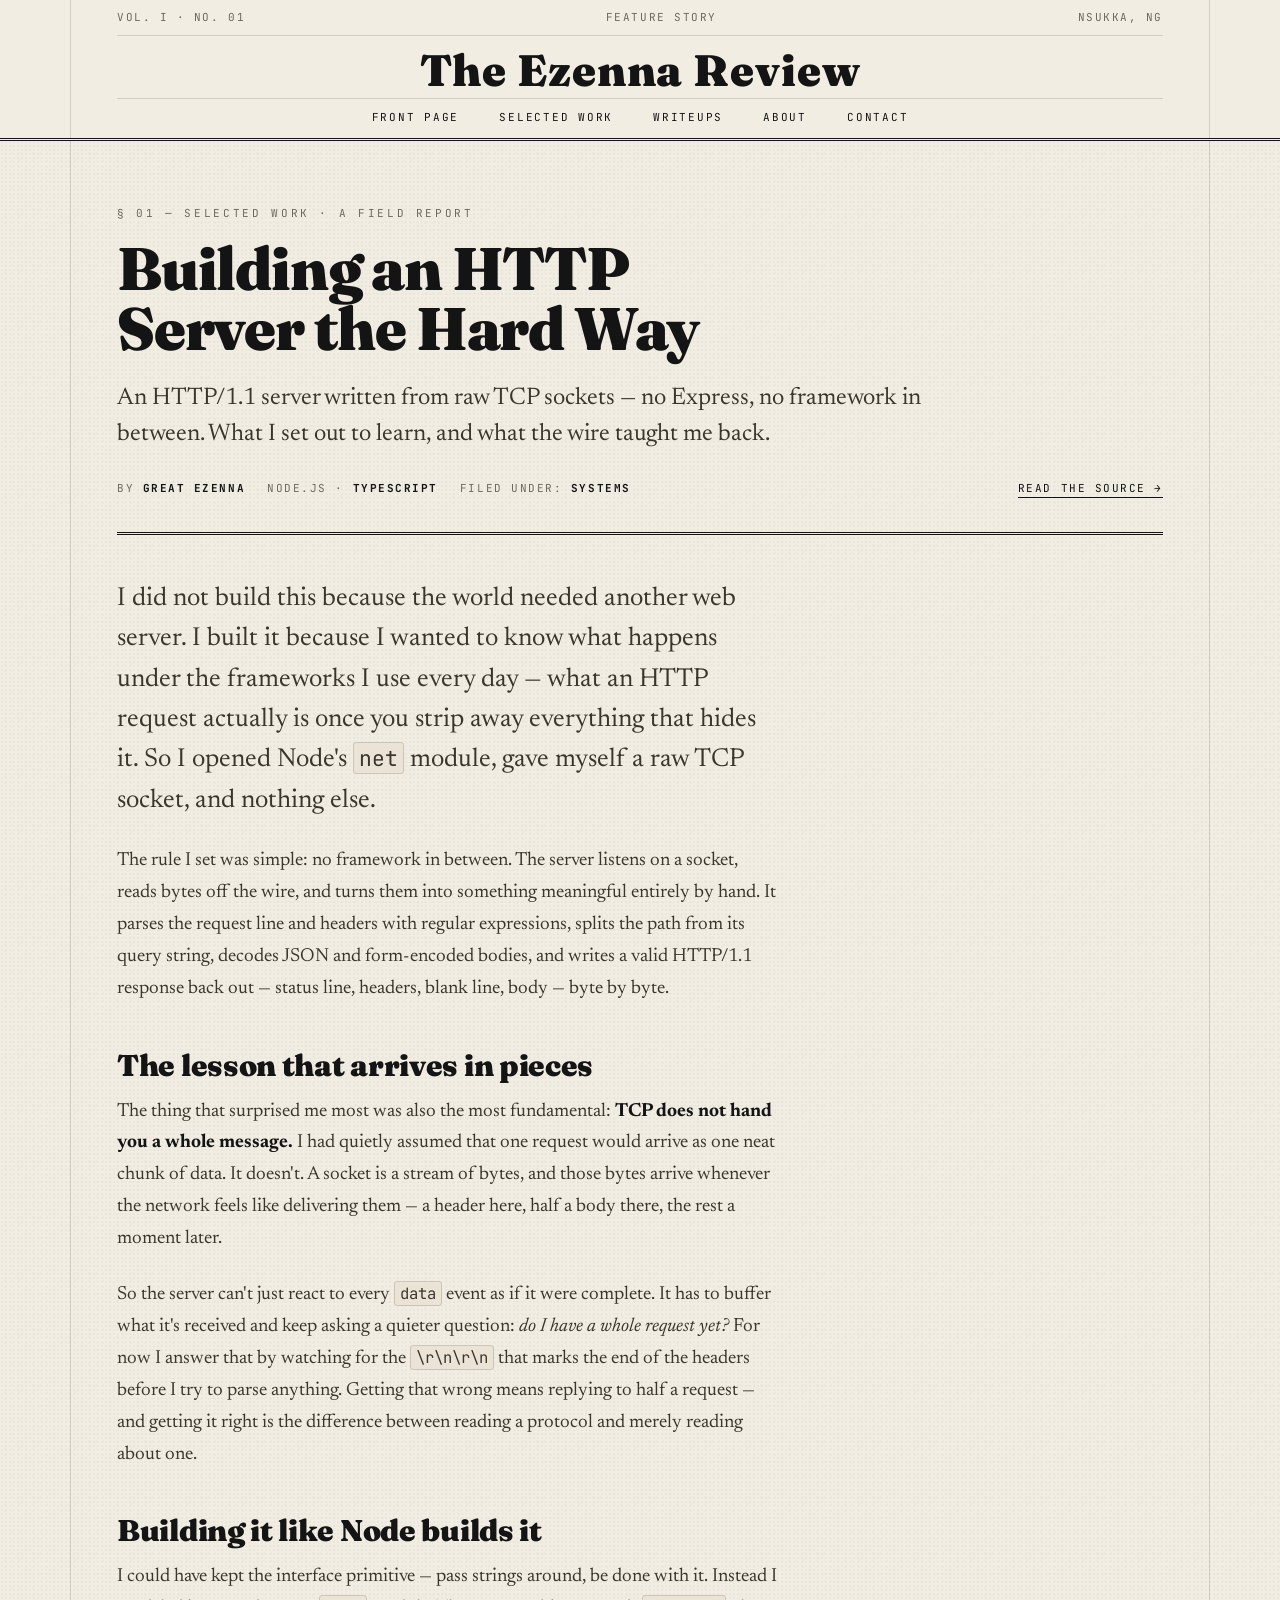
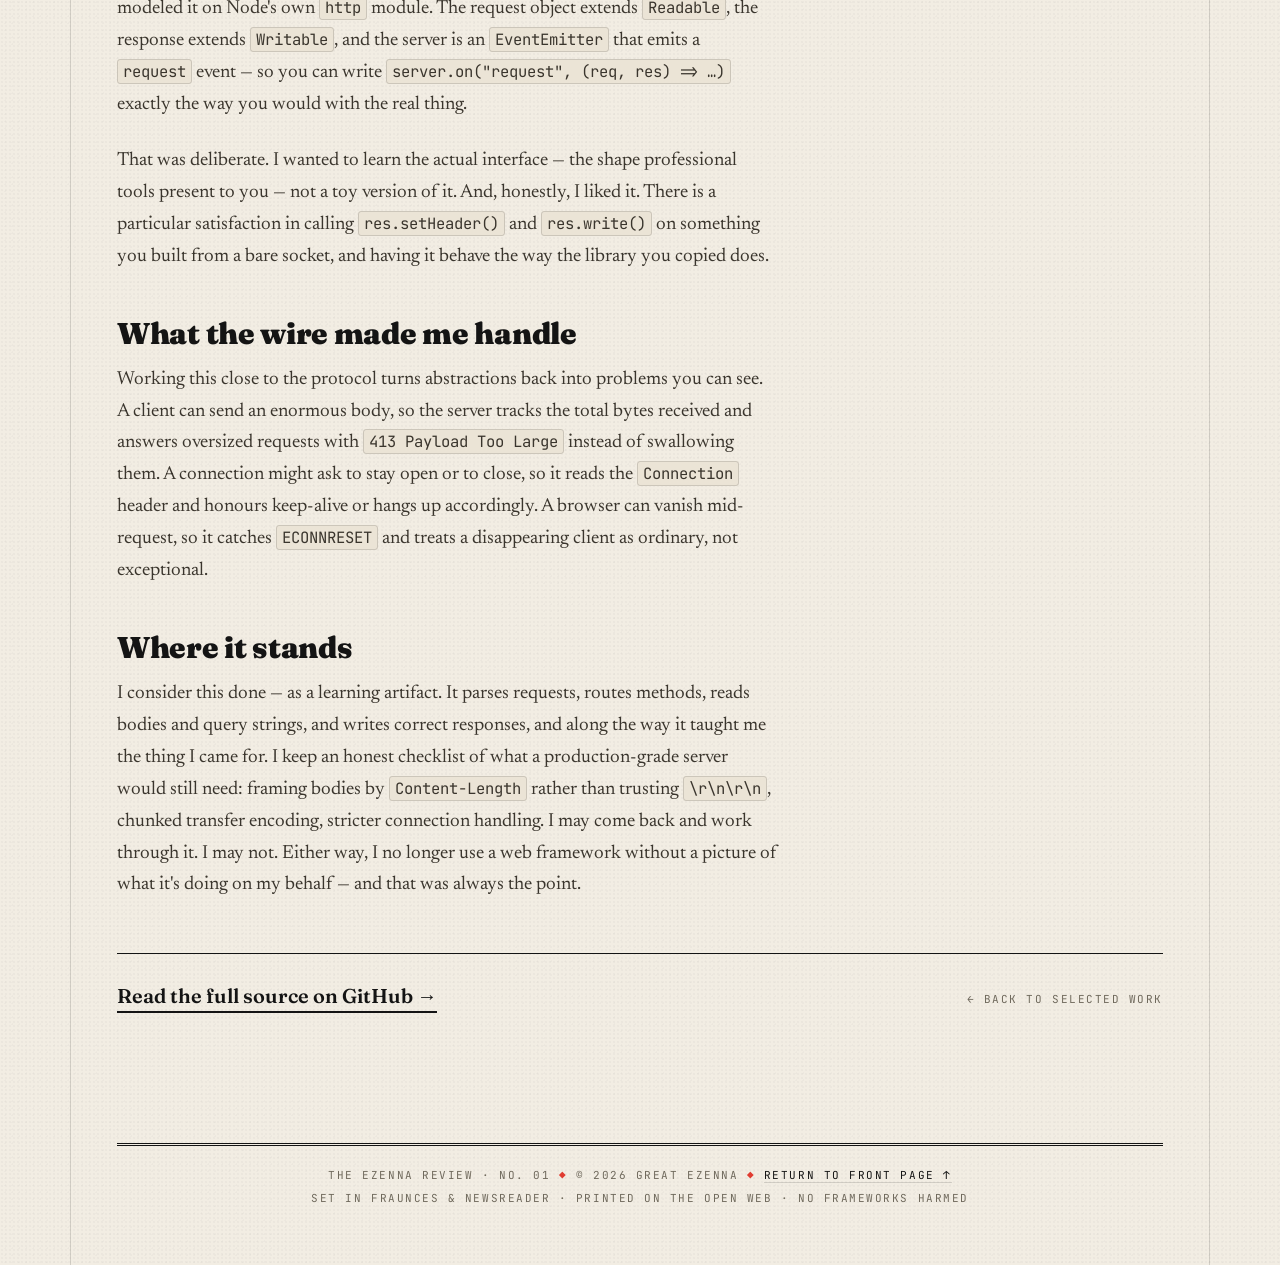
==== http-from-scratch.html @ 7c7695f8 "feat: add writeups section with HTTP-from-scratch field report   - Add http-from-scratch.html, a lon" ====
<!doctype html>
<html lang="en">
  <head>
    <meta charset="UTF-8" />
    <meta name="viewport" content="width=device-width, initial-scale=1.0" />
    <meta name="color-scheme" content="light" />
    <meta
      name="description"
      content="Building an HTTP/1.1 server from raw TCP sockets — no framework in between. A field report by Great Ezenna."
    />
    <meta
      property="og:title"
      content="Building an HTTP Server the Hard Way — The Ezenna Review"
    />
    <meta
      property="og:description"
      content="What I learned writing an HTTP/1.1 server from raw TCP sockets — no framework in between."
    />
    <meta property="og:type" content="article" />
    <meta name="theme-color" content="#f2ede3" />
    <title>Building an HTTP Server the Hard Way — The Ezenna Review</title>
    <link
      rel="icon"
      href="data:image/svg+xml,%3Csvg%20xmlns='http://www.w3.org/2000/svg'%20viewBox='0%200%2064%2064'%3E%3Crect%20width='64'%20height='64'%20rx='6'%20fill='%23f2ede3'/%3E%3Ctext%20x='32'%20y='46'%20font-family='Georgia,serif'%20font-size='42'%20font-weight='bold'%20text-anchor='middle'%20fill='%23141414'%3EE%3C/text%3E%3C/svg%3E"
    />
    <link rel="preconnect" href="https://fonts.googleapis.com" />
    <link rel="preconnect" href="https://fonts.gstatic.com" crossorigin />
    <link
      href="https://fonts.googleapis.com/css2?family=Fraunces:ital,opsz,wght@0,9..144,400;0,9..144,600;0,9..144,900;1,9..144,400&family=Newsreader:ital,opsz,wght@0,6..72,400;0,6..72,500;1,6..72,400&family=JetBrains+Mono:wght@400;500;700&display=swap"
      rel="stylesheet"
    />
    <link rel="stylesheet" href="styles.css" />
  </head>
  <body>
    <header class="masthead">
      <div class="page inner">
        <div class="masthead-top">
          <span class="edition">Vol. I · No. 01</span>
          <span>Feature Story</span>
          <span class="edition">Nsukka, NG</span>
        </div>
        <div class="masthead-title">The Ezenna Review</div>
        <nav class="navbar">
          <a href="index.html#home">Front Page</a>
          <a href="index.html#work">Selected Work</a>
          <a href="writeups.html">Writeups</a>
          <a href="index.html#about">About</a>
          <a href="index.html#contact">Contact</a>
        </nav>
      </div>
    </header>

    <main class="page inner">
      <article class="article">
        <p class="kicker article-kicker">§ 01 — Selected Work · A Field Report</p>
        <h1 class="article-title">Building an HTTP Server the Hard Way</h1>
        <p class="article-standfirst">
          An HTTP/1.1 server written from raw TCP sockets — no Express, no
          framework in between. What I set out to learn, and what the wire
          taught me back.
        </p>
        <div class="article-byline">
          <span>By <b>Great Ezenna</b></span>
          <span>Node.js · <b>TypeScript</b></span>
          <span>Filed under: <b>Systems</b></span>
          <a
            class="article-source"
            href="https://github.com/greatm3/HTTP-from-scratch"
            target="_blank"
            rel="noopener"
            >Read the source →</a
          >
        </div>

        <hr class="article-rule" />

        <div class="article-body">
          <p class="lead">
            I did not build this because the world needed another web server. I
            built it because I wanted to know what happens under the frameworks
            I use every day — what an HTTP request actually is once you strip
            away everything that hides it. So I opened Node's <code>net</code>
            module, gave myself a raw TCP socket, and nothing else.
          </p>

          <p>
            The rule I set was simple: no framework in between. The server
            listens on a socket, reads bytes off the wire, and turns them into
            something meaningful entirely by hand. It parses the request line
            and headers with regular expressions, splits the path from its query
            string, decodes JSON and form-encoded bodies, and writes a valid
            HTTP/1.1 response back out — status line, headers, blank line, body
            — byte by byte.
          </p>

          <h2 class="article-h2">The lesson that arrives in pieces</h2>
          <p>
            The thing that surprised me most was also the most fundamental:
            <b>TCP does not hand you a whole message.</b> I had quietly assumed
            that one request would arrive as one neat chunk of data. It doesn't.
            A socket is a stream of bytes, and those bytes arrive whenever the
            network feels like delivering them — a header here, half a body
            there, the rest a moment later.
          </p>
          <p>
            So the server can't just react to every <code>data</code> event as
            if it were complete. It has to buffer what it's received and keep
            asking a quieter question: <i>do I have a whole request yet?</i>
            For now I answer that by watching for the <code>\r\n\r\n</code> that
            marks the end of the headers before I try to parse anything. Getting
            that wrong means replying to half a request — and getting it right
            is the difference between reading a protocol and merely reading
            about one.
          </p>

          <h2 class="article-h2">Building it like Node builds it</h2>
          <p>
            I could have kept the interface primitive — pass strings around, be
            done with it. Instead I modeled it on Node's own <code>http</code>
            module. The request object extends <code>Readable</code>, the
            response extends <code>Writable</code>, and the server is an
            <code>EventEmitter</code> that emits a <code>request</code> event —
            so you can write
            <code>server.on("request", (req, res) =&gt; …)</code> exactly the
            way you would with the real thing.
          </p>
          <p>
            That was deliberate. I wanted to learn the actual interface — the
            shape professional tools present to you — not a toy version of it.
            And, honestly, I liked it. There is a particular satisfaction in
            calling <code>res.setHeader()</code> and
            <code>res.write()</code> on something you built from a bare socket,
            and having it behave the way the library you copied does.
          </p>

          <h2 class="article-h2">What the wire made me handle</h2>
          <p>
            Working this close to the protocol turns abstractions back into
            problems you can see. A client can send an enormous body, so the
            server tracks the total bytes received and answers oversized
            requests with <code>413 Payload Too Large</code> instead of
            swallowing them. A connection might ask to stay open or to close, so
            it reads the <code>Connection</code> header and honours keep-alive
            or hangs up accordingly. A browser can vanish mid-request, so it
            catches <code>ECONNRESET</code> and treats a disappearing client as
            ordinary, not exceptional.
          </p>

          <h2 class="article-h2">Where it stands</h2>
          <p>
            I consider this done — as a learning artifact. It parses requests,
            routes methods, reads bodies and query strings, and writes correct
            responses, and along the way it taught me the thing I came for. I
            keep an honest checklist of what a production-grade server would
            still need: framing bodies by <code>Content-Length</code> rather
            than trusting <code>\r\n\r\n</code>, chunked transfer encoding,
            stricter connection handling. I may come back and work through it. I
            may not. Either way, I no longer use a web framework without a
            picture of what it's doing on my behalf — and that was always the
            point.
          </p>
        </div>

        <div class="article-foot">
          <a
            class="article-source big"
            href="https://github.com/greatm3/HTTP-from-scratch"
            target="_blank"
            rel="noopener"
            >Read the full source on GitHub →</a
          >
          <a class="article-back" href="index.html#work"
            >← Back to Selected Work</a
          >
        </div>
      </article>

      <footer>
        <hr class="foot-rule" />
        <p>
          The Ezenna Review · No. 01 <span class="dot">◆</span> ©
          <span id="year">2026</span> Great Ezenna <span class="dot">◆</span>
          <a href="index.html#home">Return to Front Page ↑</a>
        </p>
        <p>
          Set in Fraunces &amp; Newsreader · Printed on the open web · No
          frameworks harmed
        </p>
      </footer>
    </main>

    <script>
      document.getElementById("year").textContent = new Date().getFullYear();
    </script>
  </body>
</html>
---- styles.css ----
:root {
  --paper: #f2ede3;
  --paper-2: #ebe4d6;
  --ink: #141414;
  --ink-soft: #3a352d;
  --muted: #6f695c;
  --stamp: #e03c31;
  --line-faint: rgba(20, 20, 20, 0.14);
  --serif: "Fraunces", Georgia, "Times New Roman", serif;
  --body: "Newsreader", Georgia, serif;
  --mono: "JetBrains Mono", ui-monospace, Menlo, monospace;
}

* {
  margin: 0;
  padding: 0;
  box-sizing: border-box;
}

html {
  scroll-behavior: smooth;
  scroll-padding-top: 165px;
  -webkit-text-size-adjust: 100%;
}

body {
  background: var(--paper);
  color: var(--ink);
  font-family: var(--body);
  font-size: 18px;
  line-height: 1.55;
  -webkit-font-smoothing: antialiased;
  -webkit-tap-highlight-color: rgba(224, 60, 49, 0.18);
  overflow-x: hidden;
  background-image:
    radial-gradient(rgba(20, 20, 20, 0.028) 1px, transparent 1px),
    radial-gradient(rgba(20, 20, 20, 0.022) 1px, transparent 1px);
  background-size:
    4px 4px,
    7px 7px;
  background-position:
    0 0,
    2px 3px;
}

::selection {
  background: var(--stamp);
  color: var(--paper);
}

a {
  color: inherit;
  text-decoration: none;
}
a:focus-visible {
  outline: 2px solid var(--stamp);
  outline-offset: 3px;
}

.kicker {
  font-family: var(--mono);
  font-size: 11px;
  letter-spacing: 0.24em;
  text-transform: uppercase;
  color: var(--muted);
}

.page {
  width: min(1140px, 92vw);
  margin: 0 auto;
  border-left: 1px solid var(--line-faint);
  border-right: 1px solid var(--line-faint);
}
.inner {
  padding: 0 clamp(16px, 4vw, 46px);
}

.masthead {
  position: sticky;
  top: 0;
  z-index: 50;
  background: var(--paper);
  border-bottom: 3px double var(--ink);
}
.masthead-top {
  display: flex;
  justify-content: space-between;
  align-items: center;
  gap: 14px;
  padding: 9px 0;
  border-bottom: 1px solid var(--line-faint);
  font-family: var(--mono);
  font-size: 11px;
  letter-spacing: 0.14em;
  text-transform: uppercase;
  color: var(--muted);
}
.masthead-title {
  font-family: var(--serif);
  font-weight: 900;
  text-align: center;
  letter-spacing: 0.02em;
  font-size: clamp(22px, 5vw, 44px);
  line-height: 1;
  padding: 12px 0 6px;
}
.masthead-strap {
  display: flex;
  justify-content: center;
  align-items: center;
  gap: 12px;
  padding-bottom: 10px;
  font-family: var(--mono);
  font-size: 10.5px;
  letter-spacing: 0.22em;
  text-transform: uppercase;
  color: var(--muted);
  flex-wrap: wrap;
}
.masthead-strap .dot {
  color: var(--stamp);
}

.navbar {
  border-top: 1px solid var(--line-faint);
  display: flex;
  justify-content: center;
  gap: clamp(14px, 4vw, 40px);
  padding: 8px 0;
}
.navbar a {
  font-family: var(--mono);
  font-size: 11px;
  letter-spacing: 0.16em;
  text-transform: uppercase;
  color: var(--ink);
  padding: 2px 0;
  border-bottom: 2px solid transparent;
  transition:
    border-color 0.2s,
    color 0.2s;
}
.navbar a:hover {
  border-color: var(--stamp);
  color: var(--stamp);
}

section {
  padding: clamp(40px, 7vw, 84px) 0;
  border-bottom: 1px solid var(--line-faint);
}

.sec-head {
  display: flex;
  align-items: baseline;
  gap: 16px;
  margin-bottom: 34px;
  border-bottom: 2px solid var(--ink);
  padding-bottom: 10px;
}
.sec-no {
  font-family: var(--mono);
  font-size: 13px;
  font-weight: 700;
  color: var(--stamp);
}
.sec-title {
  font-family: var(--serif);
  font-weight: 900;
  font-size: clamp(22px, 4vw, 34px);
  letter-spacing: -0.01em;
  line-height: 1;
  text-wrap: balance;
}
.sec-meta {
  margin-left: auto;
  font-family: var(--mono);
  font-size: 11px;
  color: var(--muted);
  letter-spacing: 0.1em;
  text-transform: uppercase;
}

.hero {
  display: grid;
  grid-template-columns: 1.15fr 0.85fr;
  gap: clamp(24px, 5vw, 60px);
  align-items: center;
}
.hero-copy {
  min-width: 0;
}

.hero-kicker {
  margin-bottom: 18px;
}
.hero-name {
  font-family: var(--serif);
  font-weight: 900;
  font-size: clamp(3rem, 11vw, 7rem);
  line-height: 0.9;
  letter-spacing: -0.03em;
  text-transform: uppercase;
}
.hero-name .amp {
  color: var(--stamp);
}

.drop {
  margin-top: 22px;
  font-family: var(--body);
  font-size: clamp(18px, 2.2vw, 22px);
  line-height: 1.5;
  max-width: 40ch;
  color: var(--ink-soft);
}
.drop::first-letter {
  float: left;
  font-family: var(--serif);
  font-weight: 900;
  font-size: 4.6em;
  line-height: 0.72;
  padding: 6px 12px 0 0;
  color: var(--stamp);
}
.drop a {
  color: var(--ink);
  text-decoration: underline;
  text-decoration-thickness: 1px;
  text-underline-offset: 3px;
}
.drop a:hover {
  color: var(--stamp);
}

.byline {
  margin-top: 26px;
  display: flex;
  flex-wrap: wrap;
  gap: 8px 20px;
  font-family: var(--mono);
  font-size: 11px;
  letter-spacing: 0.14em;
  text-transform: uppercase;
  color: var(--muted);
}
.byline b {
  color: var(--ink);
  font-weight: 700;
}

.hero-art {
  display: flex;
  justify-content: center;
}
.stamp-fig {
  position: relative;
  width: min(340px, 78vw);
  aspect-ratio: 1;
  animation: stampin 0.5s cubic-bezier(0.2, 1.4, 0.4, 1) both;
}
.stamp-fig svg {
  width: 100%;
  height: 100%;
}
@keyframes stampin {
  from {
    opacity: 0;
    transform: scale(1.25) rotate(-8deg);
  }
  to {
    opacity: 1;
    transform: scale(1) rotate(-7deg);
  }
}
.stamp-rotate {
  transform-origin: center;
  animation: seal-spin 44s linear infinite;
}
@keyframes seal-spin {
  to {
    transform: rotate(360deg);
  }
}
.seal-ring {
  fill: none;
  stroke: var(--stamp);
}
.seal-text {
  fill: var(--stamp);
  font-family: var(--mono);
  font-size: 12.5px;
  letter-spacing: 0.32em;
  font-weight: 700;
}
.seal-mono {
  fill: var(--stamp);
  font-family: var(--serif);
  font-weight: 900;
  font-size: 118px;
  text-anchor: middle;
  dominant-baseline: central;
}
.stamp-cap {
  position: absolute;
  left: 50%;
  bottom: -14px;
  transform: translateX(-50%) rotate(-7deg);
  font-family: var(--mono);
  font-size: 10px;
  letter-spacing: 0.2em;
  text-transform: uppercase;
  color: var(--muted);
  white-space: nowrap;
}

.work-grid {
  display: grid;
  grid-template-columns: repeat(2, 1fr);
  gap: 1px;
  background: var(--line-faint);
  border: 1px solid var(--line-faint);
}
.work {
  display: block;
  background: var(--paper);
  padding: 26px 26px 28px;
  position: relative;
  transition:
    background 0.2s,
    color 0.2s;
}
.work:hover {
  background: var(--ink);
  color: var(--paper);
}
.work-top {
  display: flex;
  align-items: baseline;
  gap: 12px;
  margin-bottom: 14px;
}
.work-no {
  font-family: var(--serif);
  font-weight: 900;
  font-size: 30px;
  line-height: 1;
  color: var(--stamp);
}
.work:hover .work-no {
  color: var(--paper);
}
.work-title {
  font-family: var(--serif);
  font-weight: 600;
  font-size: 22px;
  line-height: 1.1;
}
.work-read {
  margin-left: auto;
  font-family: var(--mono);
  font-size: 10px;
  letter-spacing: 0.16em;
  text-transform: uppercase;
  color: var(--muted);
  opacity: 0;
  transition: opacity 0.2s;
}
.work:hover .work-read {
  opacity: 1;
  color: var(--paper);
}
.work-desc {
  font-size: 16px;
  line-height: 1.5;
  color: var(--ink-soft);
  max-width: 46ch;
}
.work:hover .work-desc {
  color: var(--paper-2);
}
.work-tags {
  margin-top: 18px;
  display: flex;
  flex-wrap: wrap;
  gap: 8px;
}
.work-tag {
  font-family: var(--mono);
  font-size: 10px;
  letter-spacing: 0.08em;
  text-transform: uppercase;
  padding: 3px 9px;
  border: 1px solid var(--ink);
}
.work:hover .work-tag {
  border-color: var(--paper);
}

.about {
  display: grid;
  grid-template-columns: 0.8fr 1.2fr;
  gap: clamp(24px, 5vw, 50px);
  align-items: start;
}
.portrait {
  position: relative;
  border: 1px solid var(--ink);
  padding: 8px;
  background: var(--paper-2);
}
.portrait img {
  display: block;
  width: 100%;
  aspect-ratio: 4 / 5;
  object-fit: cover;
  filter: grayscale(1) contrast(1.2) sepia(0.22);
  mix-blend-mode: multiply;
}
.portrait figcaption {
  margin-top: 8px;
  font-family: var(--mono);
  font-size: 10px;
  letter-spacing: 0.14em;
  text-transform: uppercase;
  color: var(--muted);
  text-align: center;
}
.about-body p {
  margin-bottom: 18px;
  font-size: 19px;
  line-height: 1.62;
}
.about-body p:first-child::first-letter {
  float: left;
  font-family: var(--serif);
  font-weight: 900;
  font-size: 3.4em;
  line-height: 0.74;
  padding: 4px 10px 0 0;
  color: var(--stamp);
}
.about-body a {
  text-decoration: underline;
  text-underline-offset: 3px;
}
.about-body a:hover {
  color: var(--stamp);
}

.ledger {
  margin-top: 28px;
  border-top: 1px solid var(--ink);
}
.ledger-row {
  display: grid;
  grid-template-columns: 140px 1fr;
  gap: 14px;
  padding: 10px 0;
  border-bottom: 1px solid var(--line-faint);
  font-size: 16px;
}
.ledger-k {
  font-family: var(--mono);
  font-size: 11px;
  letter-spacing: 0.14em;
  text-transform: uppercase;
  color: var(--muted);
  padding-top: 3px;
}

.contact-wrap {
  text-align: center;
}
.contact-lead {
  font-family: var(--serif);
  font-weight: 900;
  font-size: clamp(28px, 6vw, 56px);
  line-height: 1.02;
  letter-spacing: -0.02em;
  max-width: 16ch;
  margin: 0 auto 30px;
  text-wrap: balance;
}
.contact-lead .amp {
  color: var(--stamp);
}
.contact-list {
  display: inline-flex;
  flex-direction: column;
  gap: 2px;
  text-align: left;
  min-width: min(460px, 90vw);
}
.contact-list a {
  display: flex;
  align-items: baseline;
  gap: 16px;
  padding: 14px 4px;
  border-bottom: 1px solid var(--ink);
  transition:
    padding-left 0.2s,
    color 0.2s;
}
.contact-list a:first-child {
  border-top: 1px solid var(--ink);
}
.contact-list a:hover {
  padding-left: 16px;
  color: var(--stamp);
}
.contact-k {
  font-family: var(--mono);
  font-size: 11px;
  letter-spacing: 0.16em;
  text-transform: uppercase;
  color: var(--muted);
  width: 84px;
  flex-shrink: 0;
}
.contact-v {
  font-family: var(--serif);
  font-weight: 600;
  font-size: clamp(17px, 2.4vw, 22px);
  overflow-wrap: anywhere;
}
.contact-list a:hover .contact-k {
  color: var(--stamp);
}

footer {
  padding: 34px 0 54px;
  text-align: center;
}
.foot-rule {
  border: none;
  border-top: 3px double var(--ink);
  margin-bottom: 18px;
}
footer p {
  font-family: var(--mono);
  font-size: 11px;
  letter-spacing: 0.14em;
  text-transform: uppercase;
  color: var(--muted);
  line-height: 2.1;
}
footer .dot {
  color: var(--stamp);
}
footer a {
  color: var(--ink);
  border-bottom: 1px solid var(--line-faint);
}
footer a:hover {
  color: var(--stamp);
}

.reveal {
  opacity: 0;
  transform: translateY(20px);
  transition:
    opacity 0.7s ease,
    transform 0.7s ease;
}
.reveal.is-in {
  opacity: 1;
  transform: none;
}

@media (max-width: 900px) {
  .hero {
    grid-template-columns: 1fr;
    gap: 34px;
  }
  .hero-art {
    order: -1;
  }
  .about {
    grid-template-columns: 1fr;
  }
  .portrait {
    max-width: 320px;
  }
}

@media (max-width: 640px) {
  html {
    scroll-padding-top: 140px;
  }
  body {
    font-size: 17px;
  }
  .masthead-strap {
    display: none;
  }
  .masthead-title {
    padding: 8px 0 4px;
    font-size: clamp(20px, 6vw, 44px);
  }
  .work-grid {
    grid-template-columns: 1fr;
  }
  .masthead-top .edition {
    display: none;
  }
  .sec-head {
    flex-wrap: wrap;
    gap: 8px 14px;
  }
  .sec-meta {
    margin-left: 0;
    width: 100%;
  }
  .navbar {
    flex-wrap: wrap;
    gap: 12px 18px;
  }
  .ledger-row {
    grid-template-columns: 1fr;
    gap: 2px;
  }
  .hero-name {
    font-size: clamp(2.75rem, 12vw, 7rem);
  }
}

@media (max-width: 420px) {
  body {
    font-size: 16px;
  }
  .hero-name {
    font-size: 2.5rem;
  }
  .masthead-top {
    font-size: 10px;
    letter-spacing: 0.08em;
  }
  .navbar a {
    font-size: 10px;
    letter-spacing: 0.1em;
  }
  .drop::first-letter {
    font-size: 3.6em;
  }
}

@media (max-height: 480px) {
  .masthead-strap {
    display: none;
  }
  .masthead-title {
    padding: 6px 0 2px;
  }
}

@media (hover: none) {
  .work:active {
    background: var(--ink);
    color: var(--paper);
  }
  .work:active .work-no {
    color: var(--paper);
  }
  .work:active .work-desc {
    color: var(--paper-2);
  }
  .work:active .work-tag {
    border-color: var(--paper);
  }
  .contact-list a:active {
    padding-left: 12px;
    color: var(--stamp);
  }
  .navbar a:active {
    border-color: var(--stamp);
    color: var(--stamp);
  }
}

.article {
  padding: clamp(36px, 6vw, 64px) 0 clamp(60px, 9vw, 96px);
}
.article-kicker {
  margin-bottom: 16px;
}
.article-title {
  font-family: var(--serif);
  font-weight: 900;
  font-size: clamp(34px, 6.5vw, 60px);
  line-height: 1;
  letter-spacing: -0.02em;
  max-width: 20ch;
  text-wrap: balance;
}
.article-standfirst {
  margin-top: 22px;
  font-size: clamp(19px, 2.4vw, 24px);
  line-height: 1.5;
  color: var(--ink-soft);
  max-width: 62ch;
}
.article-byline {
  margin-top: 28px;
  display: flex;
  flex-wrap: wrap;
  gap: 8px 22px;
  align-items: baseline;
  font-family: var(--mono);
  font-size: 11px;
  letter-spacing: 0.14em;
  text-transform: uppercase;
  color: var(--muted);
}
.article-byline b {
  color: var(--ink);
  font-weight: 700;
}
.article-source {
  margin-left: auto;
  color: var(--ink);
  border-bottom: 1px solid var(--ink);
}
.article-source:hover {
  color: var(--stamp);
  border-bottom-color: var(--stamp);
}
.article-rule {
  border: none;
  border-top: 3px double var(--ink);
  margin: 34px 0 44px;
}
.article-body {
  max-width: 66ch;
}
.article-body .lead {
  font-size: clamp(20px, 2.6vw, 26px);
  line-height: 1.55;
}
.article-body p {
  margin-bottom: 24px;
  font-size: 19px;
  line-height: 1.68;
  color: var(--ink-soft);
}
.article-body b {
  color: var(--ink);
}
.article-body code {
  font-family: var(--mono);
  font-size: 0.82em;
  background: var(--paper-2);
  border: 1px solid var(--line-faint);
  padding: 1px 5px;
  border-radius: 3px;
}
.article-h2 {
  font-family: var(--serif);
  font-weight: 900;
  font-size: clamp(22px, 3.4vw, 30px);
  line-height: 1.1;
  margin: 44px 0 14px;
  letter-spacing: -0.01em;
}
.article-foot {
  margin-top: 52px;
  padding-top: 26px;
  border-top: 1px solid var(--ink);
  display: flex;
  flex-wrap: wrap;
  gap: 18px 30px;
  align-items: baseline;
  justify-content: space-between;
}
.article-source.big {
  font-family: var(--serif);
  font-weight: 600;
  font-size: 20px;
  margin-left: 0;
  border-bottom: 2px solid var(--ink);
}
.article-source.big:hover {
  border-bottom-color: var(--stamp);
}
.article-back {
  font-family: var(--mono);
  font-size: 11px;
  letter-spacing: 0.14em;
  text-transform: uppercase;
  color: var(--muted);
}
.article-back:hover {
  color: var(--stamp);
}

@media (max-width: 640px) {
  .article-source {
    margin-left: 0;
  }
  .article-title {
    font-size: clamp(30px, 8vw, 60px);
  }
}

.writeups-intro {
  max-width: 60ch;
  font-size: clamp(19px, 2.3vw, 23px);
  line-height: 1.55;
  color: var(--ink-soft);
  margin-bottom: 36px;
}
.writeup-list {
  border-top: 2px solid var(--ink);
}
.writeup {
  display: grid;
  grid-template-columns: auto 1fr auto;
  gap: 20px 22px;
  align-items: start;
  padding: 26px 4px;
  border-bottom: 1px solid var(--line-faint);
  transition:
    padding-left 0.2s,
    background 0.2s;
}
.writeup:hover {
  padding-left: 16px;
  background: var(--paper-2);
}
.writeup-no {
  font-family: var(--serif);
  font-weight: 900;
  font-size: 34px;
  line-height: 0.9;
  color: var(--stamp);
}
.writeup-title {
  font-family: var(--serif);
  font-weight: 600;
  font-size: clamp(21px, 3vw, 28px);
  line-height: 1.12;
  letter-spacing: -0.01em;
}
.writeup:hover .writeup-title {
  color: var(--stamp);
}
.writeup-dek {
  margin-top: 10px;
  font-size: 16.5px;
  line-height: 1.55;
  color: var(--ink-soft);
  max-width: 60ch;
}
.writeup-tags {
  margin-top: 16px;
  display: flex;
  flex-wrap: wrap;
  gap: 8px;
}
.writeup-read {
  align-self: center;
  font-family: var(--mono);
  font-size: 11px;
  letter-spacing: 0.16em;
  text-transform: uppercase;
  color: var(--muted);
  white-space: nowrap;
}
.writeup:hover .writeup-read {
  color: var(--stamp);
}
.writeups-more {
  margin-top: 26px;
  font-family: var(--mono);
  font-size: 11px;
  letter-spacing: 0.16em;
  text-transform: uppercase;
  color: var(--muted);
}

@media (max-width: 640px) {
  .writeup {
    grid-template-columns: auto 1fr;
    gap: 12px 16px;
  }
  .writeup-read {
    grid-column: 2;
    align-self: start;
  }
}

@media (prefers-reduced-motion: reduce) {
  html {
    scroll-behavior: auto;
  }
  *,
  *::before,
  *::after {
    animation-duration: 0.01ms !important;
    animation-iteration-count: 1 !important;
    transition-duration: 0.01ms !important;
  }
  .reveal {
    opacity: 1;
    transform: none;
  }
}
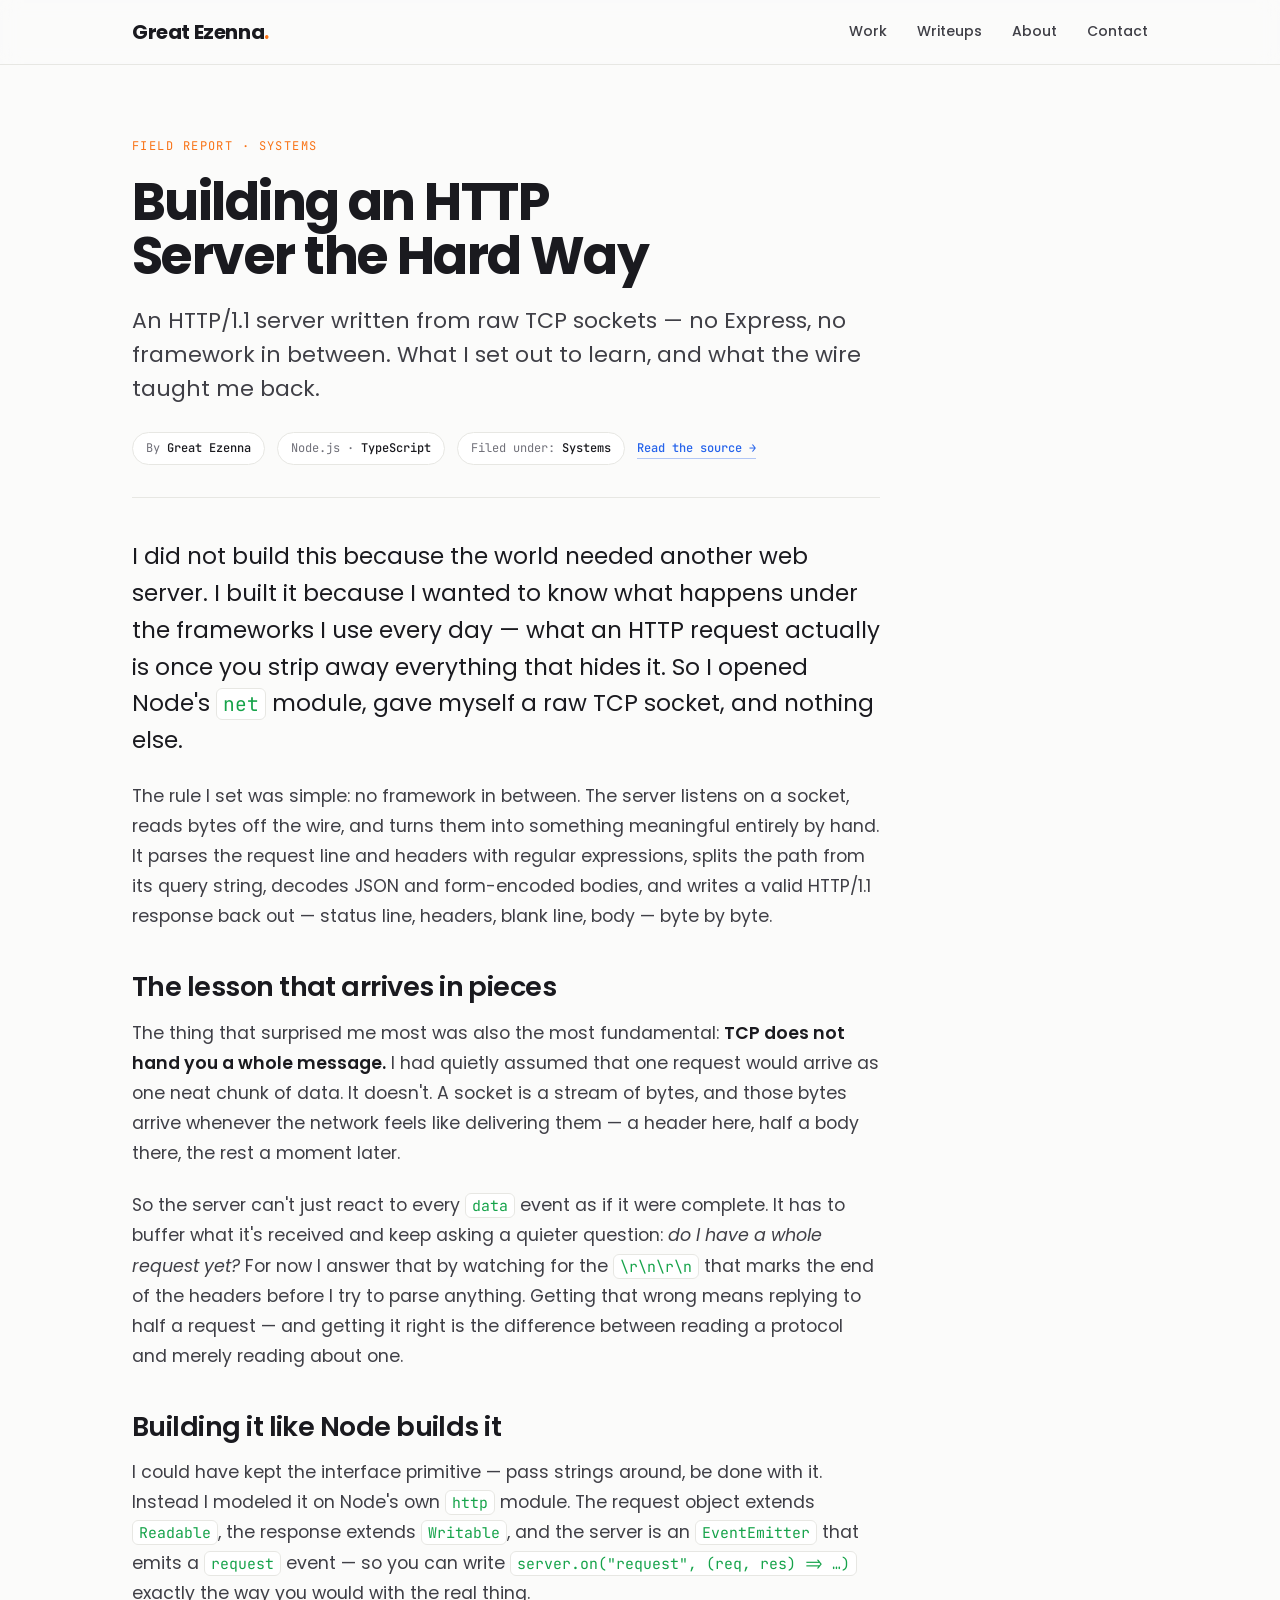
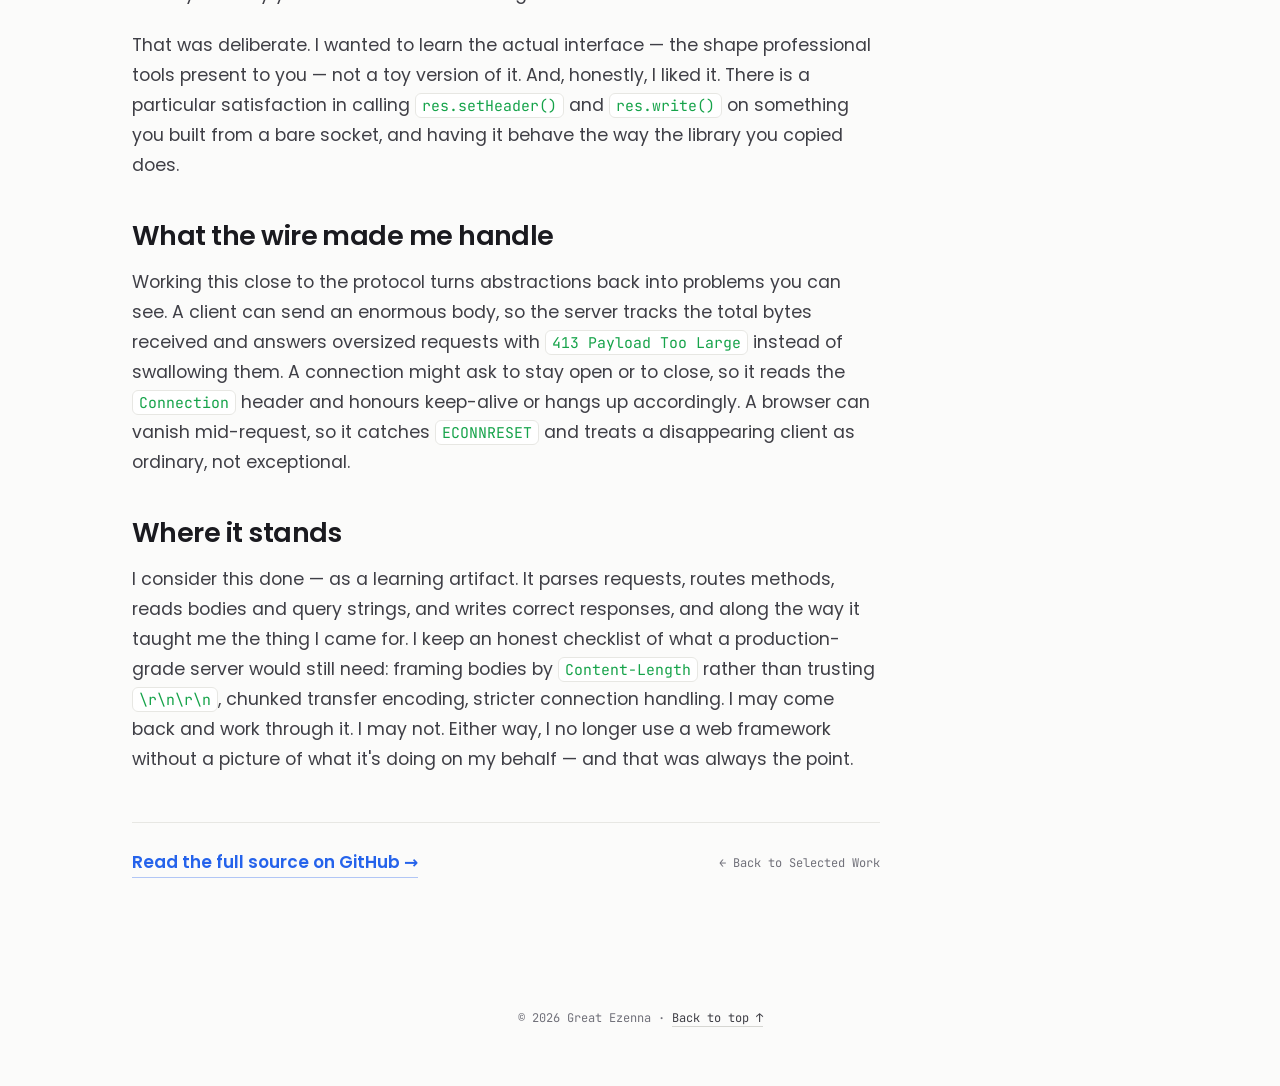
==== commit 31263a9a: "feat: redesign of the entire outlay" ====
--- a/http-from-scratch.html
+++ b/http-from-scratch.html
@@ -17,32 +17,28 @@
       content="What I learned writing an HTTP/1.1 server from raw TCP sockets — no framework in between."
     />
     <meta property="og:type" content="article" />
-    <meta name="theme-color" content="#f2ede3" />
-    <title>Building an HTTP Server the Hard Way — The Ezenna Review</title>
+    <meta name="theme-color" content="#fbfbfa" />
+    <title>Building an HTTP Server the Hard Way — Great Ezenna</title>
     <link
       rel="icon"
-      href="data:image/svg+xml,%3Csvg%20xmlns='http://www.w3.org/2000/svg'%20viewBox='0%200%2064%2064'%3E%3Crect%20width='64'%20height='64'%20rx='6'%20fill='%23f2ede3'/%3E%3Ctext%20x='32'%20y='46'%20font-family='Georgia,serif'%20font-size='42'%20font-weight='bold'%20text-anchor='middle'%20fill='%23141414'%3EE%3C/text%3E%3C/svg%3E"
+      href="data:image/svg+xml,%3Csvg%20xmlns='http://www.w3.org/2000/svg'%20viewBox='0%200%2064%2064'%3E%3Crect%20width='64'%20height='64'%20rx='14'%20fill='%231a1a1f'/%3E%3Ctext%20x='32'%20y='45'%20font-family='Poppins,sans-serif'%20font-size='38'%20font-weight='700'%20text-anchor='middle'%20fill='%23fbfbfa'%3EE%3C/text%3E%3C/svg%3E"
     />
     <link rel="preconnect" href="https://fonts.googleapis.com" />
     <link rel="preconnect" href="https://fonts.gstatic.com" crossorigin />
     <link
-      href="https://fonts.googleapis.com/css2?family=Fraunces:ital,opsz,wght@0,9..144,400;0,9..144,600;0,9..144,900;1,9..144,400&family=Newsreader:ital,opsz,wght@0,6..72,400;0,6..72,500;1,6..72,400&family=JetBrains+Mono:wght@400;500;700&display=swap"
+      href="https://fonts.googleapis.com/css2?family=Poppins:wght@400;500;600;700&family=JetBrains+Mono:wght@400;500;700&display=swap"
       rel="stylesheet"
     />
     <link rel="stylesheet" href="styles.css" />
   </head>
   <body>
-    <header class="masthead">
-      <div class="page inner">
-        <div class="masthead-top">
-          <span class="edition">Vol. I · No. 01</span>
-          <span>Feature Story</span>
-          <span class="edition">Nsukka, NG</span>
-        </div>
-        <div class="masthead-title">The Ezenna Review</div>
-        <nav class="navbar">
-          <a href="index.html#home">Front Page</a>
-          <a href="index.html#work">Selected Work</a>
+    <header class="nav">
+      <div class="page inner nav-inner">
+        <a class="brand" href="index.html#home"
+          >Great Ezenna<span class="brand-dot">.</span></a
+        >
+        <nav class="navlinks">
+          <a href="index.html#work">Work</a>
           <a href="writeups.html">Writeups</a>
           <a href="index.html#about">About</a>
           <a href="index.html#contact">Contact</a>
@@ -52,7 +48,7 @@
 
     <main class="page inner">
       <article class="article">
-        <p class="kicker article-kicker">§ 01 — Selected Work · A Field Report</p>
+        <p class="kicker article-kicker">Field report · Systems</p>
         <h1 class="article-title">Building an HTTP Server the Hard Way</h1>
         <p class="article-standfirst">
           An HTTP/1.1 server written from raw TCP sockets — no Express, no
@@ -105,8 +101,8 @@
           <p>
             So the server can't just react to every <code>data</code> event as
             if it were complete. It has to buffer what it's received and keep
-            asking a quieter question: <i>do I have a whole request yet?</i>
-            For now I answer that by watching for the <code>\r\n\r\n</code> that
+            asking a quieter question: <i>do I have a whole request yet?</i> For
+            now I answer that by watching for the <code>\r\n\r\n</code> that
             marks the end of the headers before I try to parse anything. Getting
             that wrong means replying to half a request — and getting it right
             is the difference between reading a protocol and merely reading
@@ -116,11 +112,11 @@
           <h2 class="article-h2">Building it like Node builds it</h2>
           <p>
             I could have kept the interface primitive — pass strings around, be
-            done with it. Instead I modeled it on Node's own <code>http</code>
-            module. The request object extends <code>Readable</code>, the
-            response extends <code>Writable</code>, and the server is an
-            <code>EventEmitter</code> that emits a <code>request</code> event —
-            so you can write
+            done with it. Instead I modeled it on Node's own
+            <code>http</code> module. The request object extends
+            <code>Readable</code>, the response extends <code>Writable</code>,
+            and the server is an <code>EventEmitter</code> that emits a
+            <code>request</code> event — so you can write
             <code>server.on("request", (req, res) =&gt; …)</code> exactly the
             way you would with the real thing.
           </p>
@@ -128,9 +124,9 @@
             That was deliberate. I wanted to learn the actual interface — the
             shape professional tools present to you — not a toy version of it.
             And, honestly, I liked it. There is a particular satisfaction in
-            calling <code>res.setHeader()</code> and
-            <code>res.write()</code> on something you built from a bare socket,
-            and having it behave the way the library you copied does.
+            calling <code>res.setHeader()</code> and <code>res.write()</code> on
+            something you built from a bare socket, and having it behave the way
+            the library you copied does.
           </p>
 
           <h2 class="article-h2">What the wire made me handle</h2>
@@ -176,15 +172,9 @@
       </article>
 
       <footer>
-        <hr class="foot-rule" />
         <p>
-          The Ezenna Review · No. 01 <span class="dot">◆</span> ©
-          <span id="year">2026</span> Great Ezenna <span class="dot">◆</span>
-          <a href="index.html#home">Return to Front Page ↑</a>
-        </p>
-        <p>
-          Set in Fraunces &amp; Newsreader · Printed on the open web · No
-          frameworks harmed
+          © <span id="year">2026</span> Great Ezenna ·
+          <a href="index.html#home">Back to top ↑</a>
         </p>
       </footer>
     </main>
--- a/styles.css
+++ b/styles.css
@@ -1,14 +1,21 @@
 :root {
-  --paper: #f2ede3;
-  --paper-2: #ebe4d6;
-  --ink: #141414;
-  --ink-soft: #3a352d;
-  --muted: #6f695c;
-  --stamp: #e03c31;
-  --line-faint: rgba(20, 20, 20, 0.14);
-  --serif: "Fraunces", Georgia, "Times New Roman", serif;
-  --body: "Newsreader", Georgia, serif;
+  --bg: #fbfbfa;
+  --surface: #ffffff;
+  --ink: #1a1a1f;
+  --ink-soft: #3f3f46;
+  --muted: #71717a;
+  --line: #e7e7e3;
+  --line-strong: #d6d6d2;
+
+  --orange: #f97316;
+  --green: #16a34a;
+  --blue: #2563eb;
+
+  --font: "Poppins", system-ui, -apple-system, Segoe UI, Roboto, sans-serif;
   --mono: "JetBrains Mono", ui-monospace, Menlo, monospace;
+
+  --radius: 16px;
+  --radius-sm: 10px;
 }
 
 * {
@@ -19,33 +26,25 @@
 
 html {
   scroll-behavior: smooth;
-  scroll-padding-top: 165px;
+  scroll-padding-top: 88px;
   -webkit-text-size-adjust: 100%;
 }
 
 body {
-  background: var(--paper);
+  background: var(--bg);
   color: var(--ink);
-  font-family: var(--body);
-  font-size: 18px;
-  line-height: 1.55;
+  font-family: var(--font);
+  font-size: 17px;
+  line-height: 1.6;
+  font-weight: 400;
   -webkit-font-smoothing: antialiased;
-  -webkit-tap-highlight-color: rgba(224, 60, 49, 0.18);
+  -webkit-tap-highlight-color: rgba(37, 99, 235, 0.15);
   overflow-x: hidden;
-  background-image:
-    radial-gradient(rgba(20, 20, 20, 0.028) 1px, transparent 1px),
-    radial-gradient(rgba(20, 20, 20, 0.022) 1px, transparent 1px);
-  background-size:
-    4px 4px,
-    7px 7px;
-  background-position:
-    0 0,
-    2px 3px;
 }
 
 ::selection {
-  background: var(--stamp);
-  color: var(--paper);
+  background: var(--ink);
+  color: var(--bg);
 }
 
 a {
@@ -53,286 +52,179 @@
   text-decoration: none;
 }
 a:focus-visible {
-  outline: 2px solid var(--stamp);
+  outline: 2px solid var(--blue);
   outline-offset: 3px;
+  border-radius: 4px;
+}
+
+.page {
+  width: min(1080px, 92vw);
+  margin: 0 auto;
+}
+.inner {
+  padding: 0 clamp(16px, 4vw, 32px);
 }
 
 .kicker {
   font-family: var(--mono);
-  font-size: 11px;
-  letter-spacing: 0.24em;
+  font-size: 12px;
+  letter-spacing: 0.12em;
   text-transform: uppercase;
   color: var(--muted);
 }
 
-.page {
-  width: min(1140px, 92vw);
-  margin: 0 auto;
-  border-left: 1px solid var(--line-faint);
-  border-right: 1px solid var(--line-faint);
-}
-.inner {
-  padding: 0 clamp(16px, 4vw, 46px);
-}
-
-.masthead {
+.nav {
   position: sticky;
   top: 0;
   z-index: 50;
-  background: var(--paper);
-  border-bottom: 3px double var(--ink);
-}
-.masthead-top {
-  display: flex;
+  background: rgba(251, 251, 250, 0.82);
+  backdrop-filter: saturate(1.4) blur(10px);
+  -webkit-backdrop-filter: saturate(1.4) blur(10px);
+  border-bottom: 1px solid var(--line);
+}
+.nav-inner {
+  display: flex;
+  align-items: center;
   justify-content: space-between;
+  gap: 16px;
+  padding-top: 16px;
+  padding-bottom: 16px;
+}
+.brand {
+  font-weight: 700;
+  font-size: 20px;
+  letter-spacing: -0.02em;
+}
+.brand-dot {
+  color: var(--orange);
+}
+.navlinks {
+  display: flex;
+  gap: clamp(12px, 3vw, 30px);
   align-items: center;
-  gap: 14px;
-  padding: 9px 0;
-  border-bottom: 1px solid var(--line-faint);
-  font-family: var(--mono);
-  font-size: 11px;
-  letter-spacing: 0.14em;
-  text-transform: uppercase;
-  color: var(--muted);
-}
-.masthead-title {
-  font-family: var(--serif);
-  font-weight: 900;
-  text-align: center;
-  letter-spacing: 0.02em;
-  font-size: clamp(22px, 5vw, 44px);
-  line-height: 1;
-  padding: 12px 0 6px;
-}
-.masthead-strap {
-  display: flex;
-  justify-content: center;
-  align-items: center;
-  gap: 12px;
-  padding-bottom: 10px;
-  font-family: var(--mono);
-  font-size: 10.5px;
-  letter-spacing: 0.22em;
-  text-transform: uppercase;
-  color: var(--muted);
-  flex-wrap: wrap;
-}
-.masthead-strap .dot {
-  color: var(--stamp);
-}
-
-.navbar {
-  border-top: 1px solid var(--line-faint);
-  display: flex;
-  justify-content: center;
-  gap: clamp(14px, 4vw, 40px);
-  padding: 8px 0;
-}
-.navbar a {
-  font-family: var(--mono);
-  font-size: 11px;
-  letter-spacing: 0.16em;
-  text-transform: uppercase;
-  color: var(--ink);
-  padding: 2px 0;
+}
+.navlinks a {
+  font-size: 14px;
+  font-weight: 500;
+  color: var(--ink-soft);
+  padding: 4px 0;
   border-bottom: 2px solid transparent;
   transition:
-    border-color 0.2s,
-    color 0.2s;
-}
-.navbar a:hover {
-  border-color: var(--stamp);
-  color: var(--stamp);
+    color 0.18s,
+    border-color 0.18s;
+}
+.navlinks a:hover {
+  color: var(--blue);
+  border-color: var(--blue);
 }
 
 section {
-  padding: clamp(40px, 7vw, 84px) 0;
-  border-bottom: 1px solid var(--line-faint);
+  padding: clamp(48px, 8vw, 96px) 0;
+  border-bottom: 1px solid var(--line);
 }
 
 .sec-head {
   display: flex;
   align-items: baseline;
-  gap: 16px;
-  margin-bottom: 34px;
-  border-bottom: 2px solid var(--ink);
-  padding-bottom: 10px;
+  gap: 14px;
+  margin-bottom: 38px;
 }
 .sec-no {
   font-family: var(--mono);
-  font-size: 13px;
+  font-size: 14px;
   font-weight: 700;
-  color: var(--stamp);
+  color: var(--orange);
 }
 .sec-title {
-  font-family: var(--serif);
-  font-weight: 900;
-  font-size: clamp(22px, 4vw, 34px);
-  letter-spacing: -0.01em;
-  line-height: 1;
+  font-weight: 700;
+  font-size: clamp(24px, 4vw, 36px);
+  letter-spacing: -0.02em;
+  line-height: 1.05;
   text-wrap: balance;
 }
 .sec-meta {
   margin-left: auto;
   font-family: var(--mono);
-  font-size: 11px;
-  color: var(--muted);
-  letter-spacing: 0.1em;
-  text-transform: uppercase;
-}
-
+  font-size: 12px;
+  color: var(--muted);
+  letter-spacing: 0.04em;
+}
+
+#home {
+  border-bottom: 1px solid var(--line);
+}
 .hero {
-  display: grid;
-  grid-template-columns: 1.15fr 0.85fr;
-  gap: clamp(24px, 5vw, 60px);
-  align-items: center;
-}
-.hero-copy {
-  min-width: 0;
-}
-
+  padding: clamp(40px, 9vw, 96px) 0 clamp(36px, 7vw, 72px);
+}
 .hero-kicker {
-  margin-bottom: 18px;
+  margin-bottom: 20px;
 }
 .hero-name {
-  font-family: var(--serif);
-  font-weight: 900;
-  font-size: clamp(3rem, 11vw, 7rem);
-  line-height: 0.9;
-  letter-spacing: -0.03em;
-  text-transform: uppercase;
+  font-weight: 700;
+  font-size: clamp(2.6rem, 9vw, 5.4rem);
+  line-height: 1.02;
+  letter-spacing: -0.035em;
 }
 .hero-name .amp {
-  color: var(--stamp);
-}
-
+  color: var(--green);
+}
 .drop {
   margin-top: 22px;
-  font-family: var(--body);
-  font-size: clamp(18px, 2.2vw, 22px);
-  line-height: 1.5;
-  max-width: 40ch;
-  color: var(--ink-soft);
-}
-.drop::first-letter {
-  float: left;
-  font-family: var(--serif);
-  font-weight: 900;
-  font-size: 4.6em;
-  line-height: 0.72;
-  padding: 6px 12px 0 0;
-  color: var(--stamp);
+  font-size: clamp(18px, 2.2vw, 21px);
+  line-height: 1.6;
+  max-width: 52ch;
+  color: var(--ink-soft);
 }
 .drop a {
-  color: var(--ink);
-  text-decoration: underline;
-  text-decoration-thickness: 1px;
-  text-underline-offset: 3px;
+  color: var(--blue);
+  font-weight: 500;
+  border-bottom: 1px solid rgba(37, 99, 235, 0.35);
+  transition: border-color 0.18s;
 }
 .drop a:hover {
-  color: var(--stamp);
+  border-color: var(--blue);
 }
 
 .byline {
-  margin-top: 26px;
+  margin-top: 28px;
   display: flex;
   flex-wrap: wrap;
-  gap: 8px 20px;
-  font-family: var(--mono);
-  font-size: 11px;
-  letter-spacing: 0.14em;
-  text-transform: uppercase;
-  color: var(--muted);
+  gap: 10px 14px;
+  font-family: var(--mono);
+  font-size: 12px;
+  color: var(--muted);
+}
+.byline span {
+  background: var(--surface);
+  border: 1px solid var(--line);
+  border-radius: 999px;
+  padding: 6px 14px;
 }
 .byline b {
   color: var(--ink);
-  font-weight: 700;
-}
-
-.hero-art {
-  display: flex;
-  justify-content: center;
-}
-.stamp-fig {
-  position: relative;
-  width: min(340px, 78vw);
-  aspect-ratio: 1;
-  animation: stampin 0.5s cubic-bezier(0.2, 1.4, 0.4, 1) both;
-}
-.stamp-fig svg {
-  width: 100%;
-  height: 100%;
-}
-@keyframes stampin {
-  from {
-    opacity: 0;
-    transform: scale(1.25) rotate(-8deg);
-  }
-  to {
-    opacity: 1;
-    transform: scale(1) rotate(-7deg);
-  }
-}
-.stamp-rotate {
-  transform-origin: center;
-  animation: seal-spin 44s linear infinite;
-}
-@keyframes seal-spin {
-  to {
-    transform: rotate(360deg);
-  }
-}
-.seal-ring {
-  fill: none;
-  stroke: var(--stamp);
-}
-.seal-text {
-  fill: var(--stamp);
-  font-family: var(--mono);
-  font-size: 12.5px;
-  letter-spacing: 0.32em;
-  font-weight: 700;
-}
-.seal-mono {
-  fill: var(--stamp);
-  font-family: var(--serif);
-  font-weight: 900;
-  font-size: 118px;
-  text-anchor: middle;
-  dominant-baseline: central;
-}
-.stamp-cap {
-  position: absolute;
-  left: 50%;
-  bottom: -14px;
-  transform: translateX(-50%) rotate(-7deg);
-  font-family: var(--mono);
-  font-size: 10px;
-  letter-spacing: 0.2em;
-  text-transform: uppercase;
-  color: var(--muted);
-  white-space: nowrap;
+  font-weight: 500;
 }
 
 .work-grid {
   display: grid;
   grid-template-columns: repeat(2, 1fr);
-  gap: 1px;
-  background: var(--line-faint);
-  border: 1px solid var(--line-faint);
+  gap: 16px;
 }
 .work {
   display: block;
-  background: var(--paper);
-  padding: 26px 26px 28px;
-  position: relative;
+  background: var(--surface);
+  border: 1px solid var(--line);
+  border-radius: var(--radius);
+  padding: 24px 24px 26px;
   transition:
-    background 0.2s,
-    color 0.2s;
+    transform 0.2s ease,
+    box-shadow 0.2s ease,
+    border-color 0.2s ease;
 }
 .work:hover {
-  background: var(--ink);
-  color: var(--paper);
+  transform: translateY(-4px);
+  border-color: var(--line-strong);
+  box-shadow: 0 12px 30px -12px rgba(26, 26, 31, 0.18);
 }
 .work-top {
   display: flex;
@@ -341,43 +233,40 @@
   margin-bottom: 14px;
 }
 .work-no {
-  font-family: var(--serif);
-  font-weight: 900;
-  font-size: 30px;
+  font-family: var(--mono);
+  font-weight: 700;
+  font-size: 20px;
   line-height: 1;
-  color: var(--stamp);
-}
-.work:hover .work-no {
-  color: var(--paper);
+  color: var(--orange);
 }
 .work-title {
-  font-family: var(--serif);
   font-weight: 600;
-  font-size: 22px;
-  line-height: 1.1;
+  font-size: 21px;
+  line-height: 1.15;
+  letter-spacing: -0.01em;
 }
 .work-read {
   margin-left: auto;
   font-family: var(--mono);
-  font-size: 10px;
-  letter-spacing: 0.16em;
-  text-transform: uppercase;
+  font-size: 12px;
   color: var(--muted);
   opacity: 0;
-  transition: opacity 0.2s;
+  transform: translateX(-4px);
+  transition:
+    opacity 0.2s,
+    transform 0.2s,
+    color 0.2s;
 }
 .work:hover .work-read {
   opacity: 1;
-  color: var(--paper);
+  transform: none;
+  color: var(--blue);
 }
 .work-desc {
-  font-size: 16px;
-  line-height: 1.5;
+  font-size: 15.5px;
+  line-height: 1.6;
   color: var(--ink-soft);
   max-width: 46ch;
-}
-.work:hover .work-desc {
-  color: var(--paper-2);
 }
 .work-tags {
   margin-top: 18px;
@@ -387,14 +276,12 @@
 }
 .work-tag {
   font-family: var(--mono);
-  font-size: 10px;
-  letter-spacing: 0.08em;
-  text-transform: uppercase;
-  padding: 3px 9px;
-  border: 1px solid var(--ink);
-}
-.work:hover .work-tag {
-  border-color: var(--paper);
+  font-size: 11.5px;
+  padding: 4px 11px;
+  border-radius: 999px;
+  background: var(--bg);
+  border: 1px solid var(--line);
+  color: var(--ink-soft);
 }
 
 .about {
@@ -404,178 +291,333 @@
   align-items: start;
 }
 .portrait {
-  position: relative;
-  border: 1px solid var(--ink);
-  padding: 8px;
-  background: var(--paper-2);
+  border-radius: var(--radius);
+  overflow: hidden;
+  border: 1px solid var(--line);
+  background: var(--surface);
 }
 .portrait img {
   display: block;
   width: 100%;
   aspect-ratio: 4 / 5;
   object-fit: cover;
-  filter: grayscale(1) contrast(1.2) sepia(0.22);
-  mix-blend-mode: multiply;
 }
 .portrait figcaption {
-  margin-top: 8px;
-  font-family: var(--mono);
-  font-size: 10px;
-  letter-spacing: 0.14em;
-  text-transform: uppercase;
+  padding: 12px 14px;
+  font-family: var(--mono);
+  font-size: 12px;
   color: var(--muted);
   text-align: center;
+  border-top: 1px solid var(--line);
 }
 .about-body p {
   margin-bottom: 18px;
-  font-size: 19px;
-  line-height: 1.62;
-}
-.about-body p:first-child::first-letter {
-  float: left;
-  font-family: var(--serif);
-  font-weight: 900;
-  font-size: 3.4em;
-  line-height: 0.74;
-  padding: 4px 10px 0 0;
-  color: var(--stamp);
+  font-size: 18px;
+  line-height: 1.68;
+  color: var(--ink-soft);
 }
 .about-body a {
-  text-decoration: underline;
-  text-underline-offset: 3px;
+  color: var(--green);
+  font-weight: 500;
+  border-bottom: 1px solid rgba(22, 163, 74, 0.35);
 }
 .about-body a:hover {
-  color: var(--stamp);
+  border-color: var(--green);
 }
 
 .ledger {
   margin-top: 28px;
-  border-top: 1px solid var(--ink);
+  display: grid;
+  gap: 2px;
 }
 .ledger-row {
   display: grid;
-  grid-template-columns: 140px 1fr;
+  grid-template-columns: 120px 1fr;
   gap: 14px;
-  padding: 10px 0;
-  border-bottom: 1px solid var(--line-faint);
-  font-size: 16px;
+  padding: 12px 0;
+  border-bottom: 1px solid var(--line);
+  font-size: 15.5px;
 }
 .ledger-k {
   font-family: var(--mono);
-  font-size: 11px;
-  letter-spacing: 0.14em;
+  font-size: 12px;
+  letter-spacing: 0.04em;
   text-transform: uppercase;
-  color: var(--muted);
-  padding-top: 3px;
+  color: var(--blue);
 }
 
 .contact-wrap {
   text-align: center;
 }
 .contact-lead {
-  font-family: var(--serif);
-  font-weight: 900;
-  font-size: clamp(28px, 6vw, 56px);
-  line-height: 1.02;
-  letter-spacing: -0.02em;
-  max-width: 16ch;
-  margin: 0 auto 30px;
+  font-weight: 700;
+  font-size: clamp(28px, 6vw, 52px);
+  line-height: 1.05;
+  letter-spacing: -0.03em;
+  max-width: 18ch;
+  margin: 0 auto 34px;
   text-wrap: balance;
 }
 .contact-lead .amp {
-  color: var(--stamp);
+  color: var(--orange);
 }
 .contact-list {
-  display: inline-flex;
-  flex-direction: column;
-  gap: 2px;
+  display: grid;
+  gap: 10px;
+  max-width: min(520px, 92vw);
+  margin: 0 auto;
   text-align: left;
-  min-width: min(460px, 90vw);
 }
 .contact-list a {
   display: flex;
   align-items: baseline;
   gap: 16px;
-  padding: 14px 4px;
-  border-bottom: 1px solid var(--ink);
+  padding: 16px 18px;
+  background: var(--surface);
+  border: 1px solid var(--line);
+  border-radius: var(--radius-sm);
   transition:
-    padding-left 0.2s,
-    color 0.2s;
-}
-.contact-list a:first-child {
-  border-top: 1px solid var(--ink);
+    transform 0.18s,
+    border-color 0.18s;
 }
 .contact-list a:hover {
-  padding-left: 16px;
-  color: var(--stamp);
+  transform: translateX(6px);
+  border-color: var(--line-strong);
 }
 .contact-k {
   font-family: var(--mono);
-  font-size: 11px;
-  letter-spacing: 0.16em;
+  font-size: 12px;
+  letter-spacing: 0.04em;
   text-transform: uppercase;
   color: var(--muted);
-  width: 84px;
+  width: 76px;
   flex-shrink: 0;
 }
+.contact-list a:hover .contact-k {
+  color: var(--green);
+}
 .contact-v {
-  font-family: var(--serif);
-  font-weight: 600;
-  font-size: clamp(17px, 2.4vw, 22px);
+  font-weight: 500;
+  font-size: clamp(15px, 2.4vw, 18px);
   overflow-wrap: anywhere;
 }
-.contact-list a:hover .contact-k {
-  color: var(--stamp);
-}
 
 footer {
-  padding: 34px 0 54px;
+  padding: 40px 0 56px;
   text-align: center;
 }
-.foot-rule {
-  border: none;
-  border-top: 3px double var(--ink);
-  margin-bottom: 18px;
-}
 footer p {
   font-family: var(--mono);
-  font-size: 11px;
-  letter-spacing: 0.14em;
-  text-transform: uppercase;
-  color: var(--muted);
-  line-height: 2.1;
-}
-footer .dot {
-  color: var(--stamp);
+  font-size: 12px;
+  color: var(--muted);
+  line-height: 2;
 }
 footer a {
-  color: var(--ink);
-  border-bottom: 1px solid var(--line-faint);
+  color: var(--ink-soft);
+  border-bottom: 1px solid var(--line-strong);
 }
 footer a:hover {
-  color: var(--stamp);
+  color: var(--blue);
 }
 
 .reveal {
   opacity: 0;
-  transform: translateY(20px);
+  transform: translateY(18px);
   transition:
-    opacity 0.7s ease,
-    transform 0.7s ease;
+    opacity 0.6s ease,
+    transform 0.6s ease;
 }
 .reveal.is-in {
   opacity: 1;
   transform: none;
 }
 
-@media (max-width: 900px) {
-  .hero {
-    grid-template-columns: 1fr;
-    gap: 34px;
-  }
-  .hero-art {
-    order: -1;
-  }
+.article {
+  padding: clamp(40px, 7vw, 72px) 0 clamp(56px, 9vw, 88px);
+  max-width: 68ch;
+}
+.article-kicker {
+  margin-bottom: 18px;
+  color: var(--orange);
+}
+.article-title {
+  font-weight: 700;
+  font-size: clamp(32px, 6vw, 52px);
+  line-height: 1.05;
+  letter-spacing: -0.03em;
+  text-wrap: balance;
+}
+.article-standfirst {
+  margin-top: 20px;
+  font-size: clamp(18px, 2.4vw, 22px);
+  line-height: 1.55;
+  color: var(--ink-soft);
+}
+.article-byline {
+  margin-top: 26px;
+  display: flex;
+  flex-wrap: wrap;
+  gap: 10px 12px;
+  align-items: center;
+  font-family: var(--mono);
+  font-size: 12px;
+  color: var(--muted);
+}
+.article-byline > span {
+  background: var(--surface);
+  border: 1px solid var(--line);
+  border-radius: 999px;
+  padding: 6px 13px;
+}
+.article-byline b {
+  color: var(--ink);
+  font-weight: 500;
+}
+.article-source {
+  color: var(--blue);
+  font-weight: 500;
+  border-bottom: 1px solid rgba(37, 99, 235, 0.35);
+}
+.article-source:hover {
+  border-color: var(--blue);
+}
+.article-rule {
+  border: none;
+  border-top: 1px solid var(--line);
+  margin: 32px 0 40px;
+}
+.article-body .lead {
+  font-size: clamp(19px, 2.6vw, 23px);
+  line-height: 1.6;
+  color: var(--ink);
+}
+.article-body p {
+  margin-bottom: 22px;
+  font-size: 17.5px;
+  line-height: 1.72;
+  color: var(--ink-soft);
+}
+.article-body b {
+  color: var(--ink);
+  font-weight: 600;
+}
+.article-body code {
+  font-family: var(--mono);
+  font-size: 0.85em;
+  background: var(--surface);
+  border: 1px solid var(--line);
+  padding: 2px 6px;
+  border-radius: 6px;
+  color: var(--green);
+}
+.article-h2 {
+  font-weight: 600;
+  font-size: clamp(21px, 3.2vw, 27px);
+  line-height: 1.2;
+  margin: 40px 0 14px;
+  letter-spacing: -0.02em;
+}
+.article-foot {
+  margin-top: 48px;
+  padding-top: 26px;
+  border-top: 1px solid var(--line);
+  display: flex;
+  flex-wrap: wrap;
+  gap: 16px 30px;
+  align-items: center;
+  justify-content: space-between;
+}
+.article-source.big {
+  font-family: var(--font);
+  font-weight: 600;
+  font-size: 17px;
+}
+.article-back {
+  font-family: var(--mono);
+  font-size: 12px;
+  color: var(--muted);
+}
+.article-back:hover {
+  color: var(--orange);
+}
+
+.writeups-intro {
+  max-width: 62ch;
+  font-size: clamp(17px, 2.3vw, 20px);
+  line-height: 1.6;
+  color: var(--ink-soft);
+  margin-bottom: 34px;
+}
+.writeup-list {
+  display: grid;
+  gap: 16px;
+}
+.writeup {
+  display: grid;
+  grid-template-columns: auto 1fr auto;
+  gap: 18px 20px;
+  align-items: start;
+  padding: 24px;
+  background: var(--surface);
+  border: 1px solid var(--line);
+  border-radius: var(--radius);
+  transition:
+    transform 0.2s,
+    border-color 0.2s,
+    box-shadow 0.2s;
+}
+.writeup:hover {
+  transform: translateY(-3px);
+  border-color: var(--line-strong);
+  box-shadow: 0 12px 30px -14px rgba(26, 26, 31, 0.18);
+}
+.writeup-no {
+  font-family: var(--mono);
+  font-weight: 700;
+  font-size: 22px;
+  line-height: 1;
+  color: var(--orange);
+}
+.writeup-title {
+  font-weight: 600;
+  font-size: clamp(19px, 3vw, 25px);
+  line-height: 1.15;
+  letter-spacing: -0.01em;
+}
+.writeup:hover .writeup-title {
+  color: var(--blue);
+}
+.writeup-dek {
+  margin-top: 10px;
+  font-size: 15.5px;
+  line-height: 1.6;
+  color: var(--ink-soft);
+  max-width: 60ch;
+}
+.writeup-tags {
+  margin-top: 16px;
+  display: flex;
+  flex-wrap: wrap;
+  gap: 8px;
+}
+.writeup-read {
+  align-self: center;
+  font-family: var(--mono);
+  font-size: 12px;
+  color: var(--muted);
+  white-space: nowrap;
+}
+.writeup:hover .writeup-read {
+  color: var(--blue);
+}
+.writeups-more {
+  margin-top: 26px;
+  font-family: var(--mono);
+  font-size: 12px;
+  color: var(--muted);
+}
+
+@media (max-width: 860px) {
   .about {
     grid-template-columns: 1fr;
   }
@@ -585,307 +627,59 @@
 }
 
 @media (max-width: 640px) {
-  html {
-    scroll-padding-top: 140px;
-  }
   body {
-    font-size: 17px;
-  }
-  .masthead-strap {
-    display: none;
-  }
-  .masthead-title {
-    padding: 8px 0 4px;
-    font-size: clamp(20px, 6vw, 44px);
+    font-size: 16px;
   }
   .work-grid {
     grid-template-columns: 1fr;
   }
-  .masthead-top .edition {
-    display: none;
-  }
   .sec-head {
     flex-wrap: wrap;
-    gap: 8px 14px;
+    gap: 6px 12px;
   }
   .sec-meta {
     margin-left: 0;
     width: 100%;
   }
-  .navbar {
-    flex-wrap: wrap;
-    gap: 12px 18px;
+  .navlinks {
+    gap: 14px;
   }
   .ledger-row {
     grid-template-columns: 1fr;
     gap: 2px;
   }
-  .hero-name {
-    font-size: clamp(2.75rem, 12vw, 7rem);
-  }
-}
-
-@media (max-width: 420px) {
-  body {
-    font-size: 16px;
-  }
-  .hero-name {
-    font-size: 2.5rem;
-  }
-  .masthead-top {
-    font-size: 10px;
-    letter-spacing: 0.08em;
-  }
-  .navbar a {
-    font-size: 10px;
-    letter-spacing: 0.1em;
-  }
-  .drop::first-letter {
-    font-size: 3.6em;
-  }
-}
-
-@media (max-height: 480px) {
-  .masthead-strap {
-    display: none;
-  }
-  .masthead-title {
-    padding: 6px 0 2px;
-  }
-}
-
-@media (hover: none) {
-  .work:active {
-    background: var(--ink);
-    color: var(--paper);
-  }
-  .work:active .work-no {
-    color: var(--paper);
-  }
-  .work:active .work-desc {
-    color: var(--paper-2);
-  }
-  .work:active .work-tag {
-    border-color: var(--paper);
-  }
-  .contact-list a:active {
-    padding-left: 12px;
-    color: var(--stamp);
-  }
-  .navbar a:active {
-    border-color: var(--stamp);
-    color: var(--stamp);
-  }
-}
-
-.article {
-  padding: clamp(36px, 6vw, 64px) 0 clamp(60px, 9vw, 96px);
-}
-.article-kicker {
-  margin-bottom: 16px;
-}
-.article-title {
-  font-family: var(--serif);
-  font-weight: 900;
-  font-size: clamp(34px, 6.5vw, 60px);
-  line-height: 1;
-  letter-spacing: -0.02em;
-  max-width: 20ch;
-  text-wrap: balance;
-}
-.article-standfirst {
-  margin-top: 22px;
-  font-size: clamp(19px, 2.4vw, 24px);
-  line-height: 1.5;
-  color: var(--ink-soft);
-  max-width: 62ch;
-}
-.article-byline {
-  margin-top: 28px;
-  display: flex;
-  flex-wrap: wrap;
-  gap: 8px 22px;
-  align-items: baseline;
-  font-family: var(--mono);
-  font-size: 11px;
-  letter-spacing: 0.14em;
-  text-transform: uppercase;
-  color: var(--muted);
-}
-.article-byline b {
-  color: var(--ink);
-  font-weight: 700;
-}
-.article-source {
-  margin-left: auto;
-  color: var(--ink);
-  border-bottom: 1px solid var(--ink);
-}
-.article-source:hover {
-  color: var(--stamp);
-  border-bottom-color: var(--stamp);
-}
-.article-rule {
-  border: none;
-  border-top: 3px double var(--ink);
-  margin: 34px 0 44px;
-}
-.article-body {
-  max-width: 66ch;
-}
-.article-body .lead {
-  font-size: clamp(20px, 2.6vw, 26px);
-  line-height: 1.55;
-}
-.article-body p {
-  margin-bottom: 24px;
-  font-size: 19px;
-  line-height: 1.68;
-  color: var(--ink-soft);
-}
-.article-body b {
-  color: var(--ink);
-}
-.article-body code {
-  font-family: var(--mono);
-  font-size: 0.82em;
-  background: var(--paper-2);
-  border: 1px solid var(--line-faint);
-  padding: 1px 5px;
-  border-radius: 3px;
-}
-.article-h2 {
-  font-family: var(--serif);
-  font-weight: 900;
-  font-size: clamp(22px, 3.4vw, 30px);
-  line-height: 1.1;
-  margin: 44px 0 14px;
-  letter-spacing: -0.01em;
-}
-.article-foot {
-  margin-top: 52px;
-  padding-top: 26px;
-  border-top: 1px solid var(--ink);
-  display: flex;
-  flex-wrap: wrap;
-  gap: 18px 30px;
-  align-items: baseline;
-  justify-content: space-between;
-}
-.article-source.big {
-  font-family: var(--serif);
-  font-weight: 600;
-  font-size: 20px;
-  margin-left: 0;
-  border-bottom: 2px solid var(--ink);
-}
-.article-source.big:hover {
-  border-bottom-color: var(--stamp);
-}
-.article-back {
-  font-family: var(--mono);
-  font-size: 11px;
-  letter-spacing: 0.14em;
-  text-transform: uppercase;
-  color: var(--muted);
-}
-.article-back:hover {
-  color: var(--stamp);
-}
-
-@media (max-width: 640px) {
-  .article-source {
-    margin-left: 0;
-  }
-  .article-title {
-    font-size: clamp(30px, 8vw, 60px);
-  }
-}
-
-.writeups-intro {
-  max-width: 60ch;
-  font-size: clamp(19px, 2.3vw, 23px);
-  line-height: 1.55;
-  color: var(--ink-soft);
-  margin-bottom: 36px;
-}
-.writeup-list {
-  border-top: 2px solid var(--ink);
-}
-.writeup {
-  display: grid;
-  grid-template-columns: auto 1fr auto;
-  gap: 20px 22px;
-  align-items: start;
-  padding: 26px 4px;
-  border-bottom: 1px solid var(--line-faint);
-  transition:
-    padding-left 0.2s,
-    background 0.2s;
-}
-.writeup:hover {
-  padding-left: 16px;
-  background: var(--paper-2);
-}
-.writeup-no {
-  font-family: var(--serif);
-  font-weight: 900;
-  font-size: 34px;
-  line-height: 0.9;
-  color: var(--stamp);
-}
-.writeup-title {
-  font-family: var(--serif);
-  font-weight: 600;
-  font-size: clamp(21px, 3vw, 28px);
-  line-height: 1.12;
-  letter-spacing: -0.01em;
-}
-.writeup:hover .writeup-title {
-  color: var(--stamp);
-}
-.writeup-dek {
-  margin-top: 10px;
-  font-size: 16.5px;
-  line-height: 1.55;
-  color: var(--ink-soft);
-  max-width: 60ch;
-}
-.writeup-tags {
-  margin-top: 16px;
-  display: flex;
-  flex-wrap: wrap;
-  gap: 8px;
-}
-.writeup-read {
-  align-self: center;
-  font-family: var(--mono);
-  font-size: 11px;
-  letter-spacing: 0.16em;
-  text-transform: uppercase;
-  color: var(--muted);
-  white-space: nowrap;
-}
-.writeup:hover .writeup-read {
-  color: var(--stamp);
-}
-.writeups-more {
-  margin-top: 26px;
-  font-family: var(--mono);
-  font-size: 11px;
-  letter-spacing: 0.16em;
-  text-transform: uppercase;
-  color: var(--muted);
-}
-
-@media (max-width: 640px) {
   .writeup {
     grid-template-columns: auto 1fr;
-    gap: 12px 16px;
   }
   .writeup-read {
     grid-column: 2;
     align-self: start;
+  }
+}
+
+@media (max-width: 480px) {
+  .brand {
+    font-size: 18px;
+  }
+  .navlinks a {
+    font-size: 13px;
+  }
+  .hero-name {
+    font-size: clamp(2.3rem, 12vw, 3rem);
+  }
+  .contact-list a {
+    flex-direction: column;
+    gap: 4px;
+  }
+}
+
+@media (hover: none) {
+  .work:active,
+  .writeup:active {
+    border-color: var(--line-strong);
+  }
+  .contact-list a:active {
+    transform: translateX(4px);
   }
 }
 
